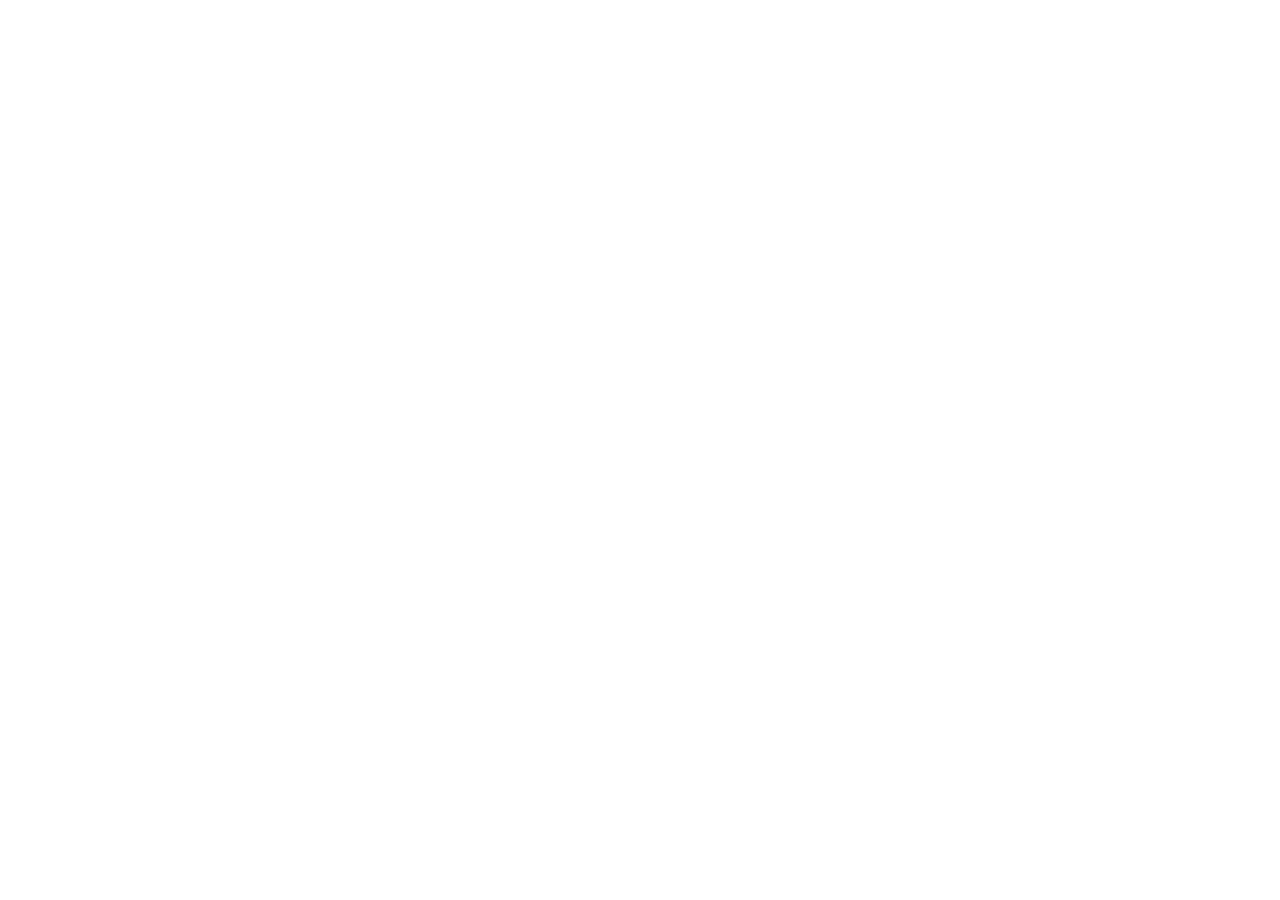
==== index.html @ eb5efb41 "Use full name Khaled Naguib Othman to match LinkedIn Co-Authored-By: Claude Opus 5.5 <noreply@anthro" ====
<!doctype html>
<html lang="en" dir="ltr">
<head>
  <meta charset="utf-8">
  <meta name="viewport" content="width=device-width, initial-scale=1">
  <title>Khaled Naguib Othman | Production Manager</title>
  <meta name="description" content="Khaled Naguib Othman, Production Manager in plastic injection molding and IML packaging, with lean manufacturing, continuous improvement and an MBA.">
  <script>(function(){try{var l=localStorage.getItem('kn-lang'),t=localStorage.getItem('kn-theme');if(l==='ar'){document.documentElement.lang='ar';document.documentElement.dir='rtl';}if(t)document.documentElement.setAttribute('data-theme',t);}catch(e){}})();</script>
  <link rel="preconnect" href="https://fonts.googleapis.com">
  <link rel="preconnect" href="https://fonts.gstatic.com" crossorigin>
  <link href="https://fonts.googleapis.com/css2?family=Cairo:wght@400;500;600;700;800&family=Inter:wght@400;500;600;700;800&display=swap" rel="stylesheet">
  <link rel="stylesheet" href="assets/css/style.css">
  <link rel="icon" href="assets/img/khaled.jpg">
</head>
<body data-page="home">
  <div id="app-header"></div>
  <main id="main">
    <noscript><p>Please enable JavaScript to view this website.</p></noscript>
  </main>
  <div id="app-footer"></div>
  <script src="assets/js/content.js"></script>
  <script src="assets/js/main.js"></script>
</body>
</html>
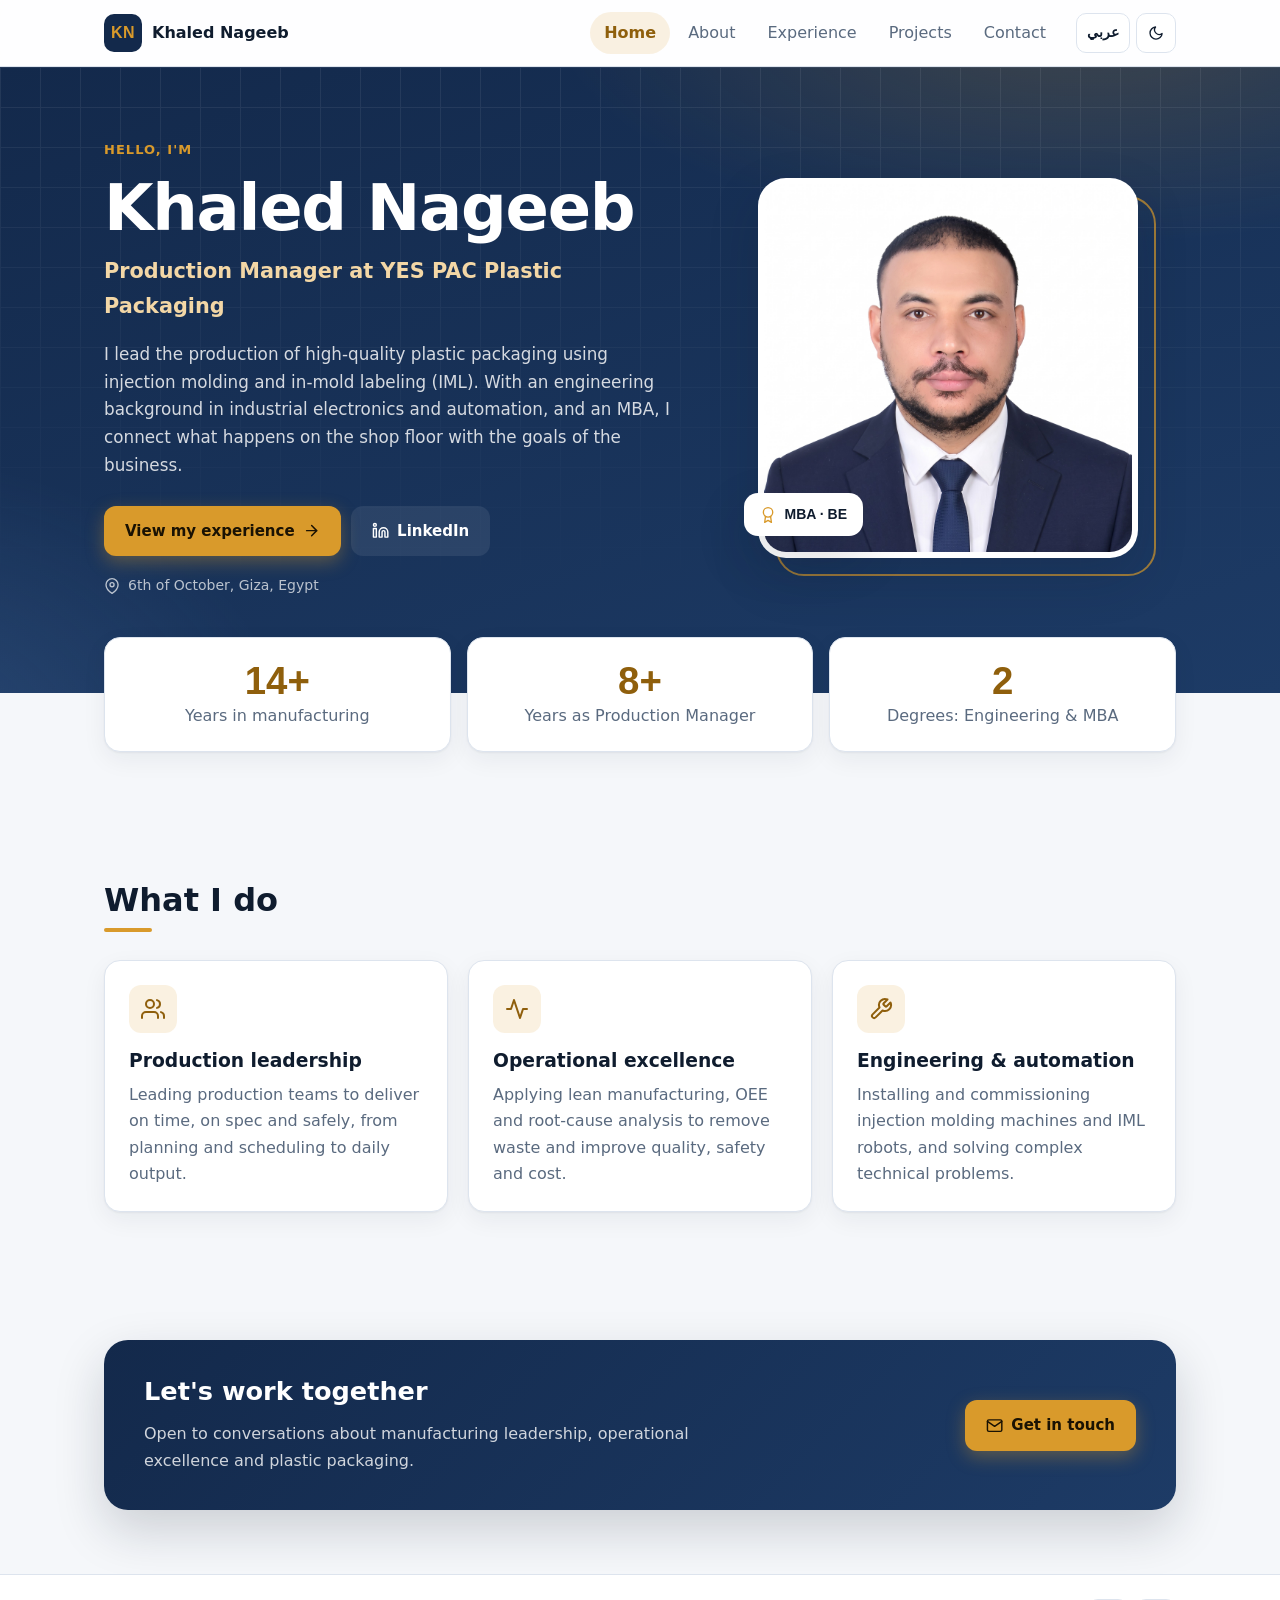
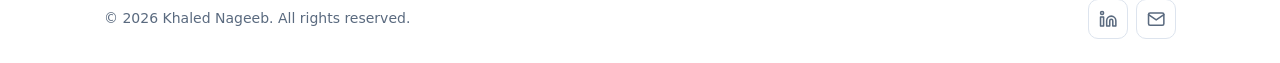
==== commit 8b82236d: "Personal website: bilingual EN/AR portfolio (About, Experience, Projects, Contact) Co-Authored-By: C" ====
--- a/index.html
+++ b/index.html
@@ -3,8 +3,8 @@
 <head>
   <meta charset="utf-8">
   <meta name="viewport" content="width=device-width, initial-scale=1">
-  <title>Khaled Naguib Othman | Production Manager</title>
-  <meta name="description" content="Khaled Naguib Othman, Production Manager in plastic injection molding and IML packaging, with lean manufacturing, continuous improvement and an MBA.">
+  <title>Khaled Nageeb | Production Manager</title>
+  <meta name="description" content="Khaled Nageeb, Production Manager in plastic injection molding and IML packaging, with lean manufacturing, continuous improvement and an MBA.">
   <script>(function(){try{var l=localStorage.getItem('kn-lang'),t=localStorage.getItem('kn-theme');if(l==='ar'){document.documentElement.lang='ar';document.documentElement.dir='rtl';}if(t)document.documentElement.setAttribute('data-theme',t);}catch(e){}})();</script>
   <link rel="preconnect" href="https://fonts.googleapis.com">
   <link rel="preconnect" href="https://fonts.gstatic.com" crossorigin>
--- a/assets/css/style.css
+++ b/assets/css/style.css
@@ -0,0 +1,491 @@
+/* ===== Tokens ===== */
+:root {
+  --bg: #f5f7fa;
+  --surface: #ffffff;
+  --surface-2: #eef2f7;
+  --text: #0f1c2e;
+  --muted: #5a6a7f;
+  --border: #dde4ee;
+  --navy: #13294b;
+  --navy-2: #1d3b66;
+  --accent: #d99a2b;
+  --accent-text: #8f5f0c;
+  --accent-soft: rgba(217, 154, 43, 0.14);
+  --on-accent: #1a1203;
+  --hero-text: #ffffff;
+  --shadow: 0 1px 2px rgba(15, 28, 46, 0.05), 0 8px 24px rgba(15, 28, 46, 0.06);
+  --shadow-lg: 0 20px 50px rgba(15, 28, 46, 0.18);
+  --radius: 16px;
+  --font: "Inter", system-ui, -apple-system, "Segoe UI", Roboto, Arial, sans-serif;
+  --seg-1: #13294b;
+  --seg-2: #2f5d9a;
+  --seg-3: #5f8cc7;
+  --seg-4: #d99a2b;
+  color-scheme: light;
+}
+
+@media (prefers-color-scheme: dark) {
+  :root:not([data-theme="light"]) {
+    --bg: #0a121d;
+    --surface: #111c2b;
+    --surface-2: #162436;
+    --text: #e7edf5;
+    --muted: #97a8bd;
+    --border: #23354b;
+    --navy: #0d1c33;
+    --navy-2: #152a4a;
+    --accent-text: #f0bf68;
+    --accent-soft: rgba(217, 154, 43, 0.16);
+    --shadow: 0 1px 2px rgba(0, 0, 0, 0.3), 0 8px 24px rgba(0, 0, 0, 0.25);
+    --shadow-lg: 0 20px 50px rgba(0, 0, 0, 0.5);
+    --seg-1: #3f6fb0;
+    --seg-2: #5f8cc7;
+    --seg-3: #8fb2df;
+    color-scheme: dark;
+  }
+}
+:root[data-theme="dark"] {
+  --bg: #0a121d;
+  --surface: #111c2b;
+  --surface-2: #162436;
+  --text: #e7edf5;
+  --muted: #97a8bd;
+  --border: #23354b;
+  --navy: #0d1c33;
+  --navy-2: #152a4a;
+  --accent-text: #f0bf68;
+  --accent-soft: rgba(217, 154, 43, 0.16);
+  --shadow: 0 1px 2px rgba(0, 0, 0, 0.3), 0 8px 24px rgba(0, 0, 0, 0.25);
+  --shadow-lg: 0 20px 50px rgba(0, 0, 0, 0.5);
+  --seg-1: #3f6fb0;
+  --seg-2: #5f8cc7;
+  --seg-3: #8fb2df;
+  color-scheme: dark;
+}
+
+html[lang="ar"] { --font: "Cairo", "Segoe UI", Tahoma, Arial, sans-serif; }
+
+/* ===== Base ===== */
+*, *::before, *::after { box-sizing: border-box; }
+html { scroll-behavior: smooth; -webkit-text-size-adjust: 100%; }
+body {
+  margin: 0;
+  font-family: var(--font);
+  font-size: 16px;
+  line-height: 1.65;
+  color: var(--text);
+  background: var(--bg);
+  overflow-x: hidden;
+  transition: background-color .25s ease, color .25s ease;
+}
+body.no-scroll { overflow: hidden; }
+img { max-width: 100%; display: block; }
+a { color: inherit; }
+h1, h2, h3, h4 { line-height: 1.25; margin: 0 0 .5em; }
+p { margin: 0 0 1em; }
+[hidden] { display: none !important; }
+:focus-visible { outline: 3px solid var(--accent); outline-offset: 2px; border-radius: 6px; }
+
+.container { width: 100%; max-width: 1120px; margin-inline: auto; padding-inline: 16px; }
+@media (min-width: 640px) { .container { padding-inline: 24px; } }
+
+.icon { width: 1.15em; height: 1.15em; flex-shrink: 0; vertical-align: -0.2em; }
+[dir="rtl"] .flip-rtl { transform: scaleX(-1); }
+.muted { color: var(--muted); }
+
+/* ===== Header ===== */
+.site-header {
+  position: sticky; top: 0; z-index: 50;
+  background: color-mix(in srgb, var(--surface) 85%, transparent);
+  backdrop-filter: saturate(1.4) blur(10px);
+  -webkit-backdrop-filter: saturate(1.4) blur(10px);
+  border-bottom: 1px solid var(--border);
+}
+.header-inner { display: flex; align-items: center; gap: 16px; height: 66px; }
+.brand { display: flex; align-items: center; gap: 10px; text-decoration: none; font-weight: 700; }
+.brand-mark {
+  display: grid; place-items: center; width: 38px; height: 38px; border-radius: 10px;
+  background: var(--navy); color: var(--accent); font-weight: 800; letter-spacing: .5px; font-family: "Inter", sans-serif;
+}
+.brand-name { white-space: nowrap; }
+.main-nav { margin-inline-start: auto; }
+.main-nav ul { list-style: none; display: flex; gap: 4px; margin: 0; padding: 0; }
+.nav-link {
+  display: block; padding: 8px 14px; border-radius: 999px; text-decoration: none;
+  color: var(--muted); font-weight: 500; transition: color .2s, background-color .2s;
+}
+.nav-link:hover { color: var(--text); background: var(--surface-2); }
+.nav-link.active { color: var(--accent-text); background: var(--accent-soft); font-weight: 600; }
+.header-actions { display: flex; align-items: center; gap: 6px; }
+
+.btn-icon {
+  display: inline-grid; place-items: center; min-width: 40px; height: 40px; padding: 0 10px;
+  border-radius: 10px; border: 1px solid var(--border); background: var(--surface);
+  color: var(--text); cursor: pointer; font: inherit; font-weight: 600; font-size: 14px;
+  transition: background-color .2s, border-color .2s, transform .15s;
+}
+.btn-icon:hover { background: var(--surface-2); border-color: var(--accent); }
+.btn-icon:active { transform: scale(.95); }
+.lang-toggle { font-family: "Cairo", "Inter", sans-serif; }
+html[lang="ar"] .lang-toggle { font-family: "Inter", sans-serif; }
+.menu-toggle { display: none; }
+
+@media (max-width: 860px) {
+  .brand-name { display: none; }
+  .menu-toggle { display: inline-grid; }
+  .main-nav {
+    position: absolute; inset-inline: 0; top: 66px; margin: 0;
+    background: var(--surface); border-bottom: 1px solid var(--border); box-shadow: var(--shadow);
+    max-height: 0; overflow: hidden; transition: max-height .3s ease;
+  }
+  .main-nav.open { max-height: 360px; }
+  .main-nav ul { flex-direction: column; padding: 10px 16px 16px; }
+  .nav-link { border-radius: 10px; padding: 12px 14px; }
+  .header-actions { margin-inline-start: auto; }
+}
+
+/* ===== Buttons ===== */
+.btn {
+  display: inline-flex; align-items: center; justify-content: center; gap: 8px;
+  padding: 12px 20px; border-radius: 12px; font: inherit; font-weight: 600; font-size: 15px;
+  text-decoration: none; cursor: pointer; border: 1px solid transparent;
+  transition: transform .15s, box-shadow .2s, background-color .2s, border-color .2s;
+}
+.btn:hover { transform: translateY(-2px); }
+.btn:active { transform: translateY(0); }
+.btn-primary { background: var(--accent); color: var(--on-accent); box-shadow: 0 6px 18px rgba(217, 154, 43, .35); }
+.btn-primary:hover { box-shadow: 0 10px 24px rgba(217, 154, 43, .45); }
+.btn-outline { border-color: currentColor; background: transparent; }
+.btn-ghost { background: rgba(255, 255, 255, .08); }
+.btn-sm { padding: 8px 14px; font-size: 14px; }
+.btn-block { width: 100%; }
+.btn-row { display: flex; flex-wrap: wrap; gap: 10px; margin: 26px 0 18px; }
+.link-btn {
+  margin-top: auto; align-self: flex-start; display: inline-flex; align-items: center; gap: 6px;
+  background: none; border: 0; padding: 6px 0; font: inherit; font-weight: 600; color: var(--accent-text); cursor: pointer;
+}
+.link-btn .icon { transition: transform .2s; }
+.link-btn:hover .icon { transform: translateX(4px); }
+[dir="rtl"] .link-btn:hover .icon { transform: scaleX(-1) translateX(4px); }
+
+/* ===== Hero (home) ===== */
+.hero {
+  position: relative; overflow: hidden; color: var(--hero-text);
+  background:
+    radial-gradient(900px 400px at 85% -10%, rgba(217, 154, 43, .22), transparent 60%),
+    radial-gradient(700px 500px at -10% 110%, rgba(95, 140, 199, .25), transparent 60%),
+    linear-gradient(160deg, var(--navy) 0%, var(--navy-2) 100%);
+  padding: 72px 0 96px;
+}
+.hero::after {
+  content: ""; position: absolute; inset: 0; pointer-events: none; opacity: .07;
+  background-image: linear-gradient(#fff 1px, transparent 1px), linear-gradient(90deg, #fff 1px, transparent 1px);
+  background-size: 40px 40px;
+  mask-image: linear-gradient(to bottom, #000, transparent 85%);
+  -webkit-mask-image: linear-gradient(to bottom, #000, transparent 85%);
+}
+.hero-grid { position: relative; z-index: 1; display: grid; grid-template-columns: 1.25fr 1fr; gap: 48px; align-items: center; }
+.eyebrow { color: var(--accent); font-weight: 700; letter-spacing: .08em; text-transform: uppercase; font-size: 13px; margin-bottom: 8px; }
+html[lang="ar"] .eyebrow { letter-spacing: 0; font-size: 15px; }
+.hero-name { font-size: clamp(2.4rem, 6vw, 4rem); font-weight: 800; letter-spacing: -.02em; margin-bottom: 6px; }
+.hero-role { font-size: clamp(1.05rem, 2.2vw, 1.3rem); color: #f3d7a6; font-weight: 600; margin-bottom: 18px; }
+.hero-intro { color: rgba(255, 255, 255, .82); max-width: 58ch; font-size: 1.05rem; }
+.hero .btn-outline { color: #fff; border-color: rgba(255, 255, 255, .5); }
+.hero .btn-outline:hover { border-color: #fff; background: rgba(255, 255, 255, .08); }
+.hero .btn-ghost { color: #fff; }
+.hero-location { display: flex; align-items: center; gap: 8px; color: rgba(255, 255, 255, .7); font-size: 14px; margin: 0; }
+
+.hero-photo { position: relative; justify-self: center; width: min(380px, 100%); }
+.photo-frame {
+  position: relative; border-radius: 28px; overflow: hidden; aspect-ratio: 1;
+  background: #fff; box-shadow: var(--shadow-lg);
+  border: 6px solid rgba(255, 255, 255, .12);
+  animation: float 6s ease-in-out infinite;
+}
+.photo-frame img { width: 100%; height: 100%; object-fit: cover; }
+.hero-photo::before {
+  content: ""; position: absolute; inset: 18px -18px -18px 18px; border-radius: 28px;
+  border: 2px solid var(--accent); opacity: .7;
+}
+[dir="rtl"] .hero-photo::before { inset: 18px 18px -18px -18px; }
+.photo-badge {
+  position: absolute; bottom: 22px; inset-inline-start: -14px;
+  display: inline-flex; align-items: center; gap: 8px;
+  background: var(--surface); color: var(--text); padding: 10px 16px; border-radius: 14px;
+  font-weight: 700; font-size: 14px; box-shadow: var(--shadow-lg); font-family: "Inter", sans-serif;
+}
+.photo-badge .icon { color: var(--accent); }
+
+@keyframes float { 0%, 100% { transform: translateY(0); } 50% { transform: translateY(-10px); } }
+
+@media (max-width: 860px) {
+  .hero { padding: 40px 0 72px; }
+  .hero-grid { grid-template-columns: 1fr; gap: 36px; }
+  .hero-photo { order: -1; width: min(260px, 72%); }
+  .hero-text { text-align: center; }
+  .hero-intro { margin-inline: auto; }
+  .btn-row, .hero-location { justify-content: center; }
+}
+
+/* ===== Stats ===== */
+.stats-section { margin-top: -56px; position: relative; z-index: 2; padding-top: 0 !important; }
+.stats { display: grid; grid-template-columns: repeat(3, 1fr); gap: 16px; }
+.stat {
+  background: var(--surface); border: 1px solid var(--border); border-radius: var(--radius);
+  padding: 22px; box-shadow: var(--shadow); text-align: center;
+}
+.stat-value { display: block; font-size: 2.4rem; font-weight: 800; color: var(--accent-text); line-height: 1.1; font-family: "Inter", sans-serif; }
+.stat-label { color: var(--muted); font-weight: 500; }
+@media (max-width: 640px) {
+  .stats { grid-template-columns: 1fr; }
+  .stat { display: flex; align-items: center; gap: 16px; text-align: start; padding: 16px 20px; }
+  .stat-value { font-size: 2rem; min-width: 64px; }
+}
+
+/* ===== Sections ===== */
+.section { padding: 64px 0; }
+.section.alt { background: var(--surface-2); }
+.section.pt-0 { padding-top: 0; }
+.section-title { font-size: clamp(1.5rem, 3vw, 2rem); font-weight: 800; position: relative; padding-bottom: 12px; margin-bottom: 28px; }
+.section-title::after { content: ""; position: absolute; bottom: 0; inset-inline-start: 0; width: 48px; height: 4px; border-radius: 4px; background: var(--accent); }
+.section-title.small { font-size: 1.25rem; margin-bottom: 20px; }
+
+.page-hero {
+  color: var(--hero-text);
+  background:
+    radial-gradient(600px 300px at 90% 0%, rgba(217, 154, 43, .22), transparent 60%),
+    linear-gradient(160deg, var(--navy) 0%, var(--navy-2) 100%);
+  padding: 56px 0 52px;
+}
+.page-hero h1 { font-size: clamp(2rem, 5vw, 3rem); font-weight: 800; margin-bottom: 8px; }
+.page-hero .lead { color: rgba(255, 255, 255, .8); font-size: 1.1rem; max-width: 60ch; margin: 0; }
+
+.grid-3 { display: grid; grid-template-columns: repeat(3, 1fr); gap: 20px; }
+.grid-2 { display: grid; grid-template-columns: repeat(2, 1fr); gap: 20px; }
+@media (max-width: 960px) { .grid-3 { grid-template-columns: repeat(2, 1fr); } }
+@media (max-width: 640px) { .grid-3, .grid-2 { grid-template-columns: 1fr; } }
+
+.card {
+  background: var(--surface); border: 1px solid var(--border); border-radius: var(--radius);
+  padding: 24px; box-shadow: var(--shadow);
+}
+.feature { transition: transform .25s, box-shadow .25s, border-color .25s; }
+.feature:hover { transform: translateY(-6px); box-shadow: var(--shadow-lg); border-color: var(--accent); }
+.feature p { color: var(--muted); margin: 0; }
+.feature-icon {
+  display: inline-grid; place-items: center; width: 48px; height: 48px; border-radius: 12px;
+  background: var(--accent-soft); color: var(--accent-text); margin-bottom: 16px; flex-shrink: 0;
+}
+.feature-icon .icon { width: 24px; height: 24px; }
+
+.cta {
+  display: flex; align-items: center; justify-content: space-between; gap: 24px; flex-wrap: wrap;
+  background: linear-gradient(135deg, var(--navy), var(--navy-2)); color: #fff;
+  border-radius: 24px; padding: 36px 40px; box-shadow: var(--shadow-lg);
+}
+.cta h2 { font-size: 1.6rem; }
+.cta p { color: rgba(255, 255, 255, .8); margin: 0; max-width: 55ch; }
+@media (max-width: 640px) { .cta { padding: 28px 22px; } }
+
+/* ===== Pills & chips ===== */
+.pill {
+  display: inline-block; padding: 4px 12px; border-radius: 999px; font-size: 13px; font-weight: 600;
+  background: var(--surface-2); color: var(--muted); border: 1px solid var(--border); white-space: nowrap;
+}
+.chips { display: flex; flex-wrap: wrap; gap: 8px; }
+.chip {
+  display: inline-flex; align-items: center; padding: 8px 14px; border-radius: 999px;
+  background: var(--surface); border: 1px solid var(--border); font-size: 14px; font-weight: 500; color: var(--text);
+}
+.chip.small { padding: 3px 10px; font-size: 12.5px; background: var(--surface-2); color: var(--muted); }
+.chip.small.hit { background: var(--accent-soft); color: var(--accent-text); border-color: var(--accent); }
+.chip-btn { cursor: pointer; font: inherit; font-size: 14px; transition: background-color .2s, border-color .2s, color .2s; }
+.chip-btn:hover { border-color: var(--accent); }
+.chip-btn.active { background: var(--navy); color: #fff; border-color: var(--navy); }
+:root[data-theme="dark"] .chip-btn.active { background: var(--accent); color: var(--on-accent); border-color: var(--accent); }
+@media (prefers-color-scheme: dark) { :root:not([data-theme="light"]) .chip-btn.active { background: var(--accent); color: var(--on-accent); border-color: var(--accent); } }
+
+/* ===== About ===== */
+.about-grid { display: grid; grid-template-columns: 1.6fr 1fr; gap: 40px; align-items: start; }
+.prose p { font-size: 1.05rem; }
+.facts { position: sticky; top: 90px; }
+.facts-photo { width: 120px; height: 120px; border-radius: 50%; object-fit: cover; margin: 0 auto 18px; border: 4px solid var(--accent-soft); }
+.facts ul { list-style: none; padding: 0; margin: 0 0 20px; display: grid; gap: 14px; }
+.facts li { display: flex; gap: 12px; align-items: center; }
+.facts li > span:last-child { display: flex; flex-direction: column; font-weight: 600; line-height: 1.4; }
+.facts small { color: var(--muted); font-weight: 500; }
+.fact-icon { display: grid; place-items: center; width: 38px; height: 38px; border-radius: 10px; background: var(--accent-soft); color: var(--accent-text); flex-shrink: 0; }
+.facts .btn-outline { color: var(--text); border-color: var(--border); }
+.facts .btn-outline:hover { border-color: var(--accent); }
+@media (max-width: 860px) { .about-grid { grid-template-columns: 1fr; } .facts { position: static; } }
+
+.tabs { display: flex; flex-wrap: wrap; gap: 6px; padding: 6px; background: var(--surface); border: 1px solid var(--border); border-radius: 14px; width: fit-content; max-width: 100%; margin-bottom: 24px; }
+.tab { border: 0; background: none; padding: 10px 16px; border-radius: 10px; font: inherit; font-weight: 600; font-size: 14.5px; color: var(--muted); cursor: pointer; transition: background-color .2s, color .2s; }
+.tab:hover { color: var(--text); }
+.tab.active { background: var(--navy); color: #fff; }
+:root[data-theme="dark"] .tab.active { background: var(--accent); color: var(--on-accent); }
+@media (prefers-color-scheme: dark) { :root:not([data-theme="light"]) .tab.active { background: var(--accent); color: var(--on-accent); } }
+.skill-chips .chip { padding: 12px 18px; font-size: 15px; box-shadow: var(--shadow); }
+
+.edu { display: flex; gap: 18px; align-items: flex-start; }
+.edu .feature-icon { margin: 0; }
+.edu h3 { font-size: 1.1rem; margin-bottom: 4px; }
+.edu p { margin-bottom: 6px; }
+
+.lang-list { list-style: none; margin: 0; padding: 8px 24px; max-width: 640px; }
+.lang-item { display: grid; grid-template-columns: 1fr auto 120px; gap: 16px; align-items: center; padding: 14px 0; border-bottom: 1px solid var(--border); }
+.lang-item:last-child { border-bottom: 0; }
+.lang-name { font-weight: 600; }
+.dots { display: flex; gap: 6px; }
+.dots i { width: 12px; height: 12px; border-radius: 50%; background: var(--border); }
+.dots i.on { background: var(--accent); }
+@media (max-width: 480px) { .lang-item { grid-template-columns: 1fr auto; } .lang-item .muted { grid-column: 1 / -1; margin-top: -10px; font-size: 14px; } }
+
+/* ===== Experience ===== */
+.glance { display: flex; gap: 4px; height: 52px; border-radius: 14px; overflow: hidden; box-shadow: var(--shadow); }
+.seg { border: 0; cursor: pointer; color: #fff; font: inherit; font-size: 13px; font-weight: 600; padding: 0 12px; min-width: 14px; overflow: hidden; transition: filter .2s, flex-grow .3s; }
+.seg:hover { filter: brightness(1.12); }
+.seg-label { display: block; white-space: nowrap; overflow: hidden; text-overflow: ellipsis; }
+.seg-atos { background: var(--seg-4); color: var(--on-accent); padding: 0; }
+.seg-atos .seg-label { display: none; }
+.seg-eng { background: var(--seg-3); }
+.seg-head { background: var(--seg-2); }
+.seg-pm { background: var(--seg-1); }
+.glance-legend { list-style: none; padding: 0; margin: 14px 0 0; display: flex; flex-wrap: wrap; gap: 8px 20px; font-size: 14px; }
+.glance-legend li { display: flex; align-items: center; gap: 8px; }
+.glance-legend i { width: 12px; height: 12px; border-radius: 4px; display: inline-block; }
+@media (max-width: 640px) { .seg-label { display: none; } }
+
+.toolbar { display: flex; flex-wrap: wrap; align-items: center; gap: 12px 16px; margin-bottom: 28px; }
+.toolbar-label { font-weight: 600; color: var(--muted); font-size: 14px; }
+.toolbar .chips { flex: 1; }
+#toggle-all { color: var(--accent-text); background: var(--accent-soft); }
+
+.timeline { list-style: none; margin: 0; padding: 0; position: relative; }
+.timeline::before { content: ""; position: absolute; top: 8px; bottom: 8px; inset-inline-start: 11px; width: 2px; background: var(--border); }
+.tl-item { position: relative; padding-inline-start: 44px; margin-bottom: 18px; }
+.tl-dot { position: absolute; inset-inline-start: 4px; top: 26px; width: 16px; height: 16px; border-radius: 50%; background: var(--surface); border: 3px solid var(--accent); }
+.tl-item:first-child .tl-dot { background: var(--accent); box-shadow: 0 0 0 6px var(--accent-soft); }
+.tl-card { padding: 0; overflow: hidden; transition: box-shadow .25s, border-color .25s; }
+.tl-card:hover, .tl-card.open { border-color: color-mix(in srgb, var(--accent) 60%, var(--border)); }
+.tl-item.flash .tl-card { box-shadow: 0 0 0 4px var(--accent-soft), var(--shadow-lg); }
+.tl-head {
+  width: 100%; display: flex; align-items: center; gap: 16px; padding: 20px 24px; text-align: start;
+  background: none; border: 0; font: inherit; color: inherit; cursor: pointer;
+}
+.tl-title { flex: 1; display: flex; flex-direction: column; min-width: 0; }
+.tl-role { font-size: 1.15rem; font-weight: 700; }
+.tl-company { color: var(--muted); font-size: 14.5px; }
+.tl-meta { display: flex; flex-direction: column; align-items: flex-end; gap: 4px; }
+.tl-dur { font-size: 13px; }
+.tl-chevron { transition: transform .3s; color: var(--muted); }
+.tl-card.open .tl-chevron { transform: rotate(180deg); color: var(--accent-text); }
+.tl-body { display: grid; grid-template-rows: 0fr; transition: grid-template-rows .35s ease; }
+.tl-card.open .tl-body { grid-template-rows: 1fr; }
+.tl-body-inner { overflow: hidden; padding: 0 24px; }
+.tl-card.open .tl-body-inner { padding-bottom: 22px; }
+.tl-body h4 { font-size: 14px; text-transform: uppercase; letter-spacing: .06em; color: var(--accent-text); margin: 6px 0 10px; }
+html[lang="ar"] .tl-body h4, html[lang="ar"] .modal-dialog h4 { letter-spacing: 0; font-size: 15px; }
+.ticks { list-style: none; padding: 0; margin: 0 0 16px; display: grid; gap: 8px; }
+.ticks li { position: relative; padding-inline-start: 26px; }
+.ticks li::before { content: ""; position: absolute; inset-inline-start: 2px; top: .5em; width: 12px; height: 7px; border-left: 2px solid var(--accent); border-bottom: 2px solid var(--accent); transform: rotate(-45deg); }
+@media (max-width: 640px) {
+  .tl-item { padding-inline-start: 32px; }
+  .timeline::before { inset-inline-start: 7px; }
+  .tl-dot { inset-inline-start: 0; }
+  .tl-head { flex-wrap: wrap; padding: 16px 18px; gap: 10px; }
+  .tl-title { flex-basis: calc(100% - 40px); }
+  .tl-meta { flex-direction: row; align-items: center; gap: 10px; order: 3; flex-basis: 100%; }
+  .tl-body-inner { padding: 0 18px; }
+}
+.empty { text-align: center; padding: 24px; }
+@media (max-width: 640px) { .chip-btn { padding: 6px 12px; font-size: 13.5px; } .toolbar .chips { flex-basis: 100%; } }
+
+/* ===== Projects ===== */
+.project { display: flex; flex-direction: column; gap: 4px; transition: transform .25s, box-shadow .25s, border-color .25s; }
+.project:hover { transform: translateY(-6px); box-shadow: var(--shadow-lg); border-color: var(--accent); }
+.project-top { display: flex; align-items: flex-start; justify-content: space-between; gap: 10px; }
+.project h3 { font-size: 1.15rem; }
+.project p { color: var(--muted); }
+.project .chips { margin-bottom: 14px; }
+.cat-ops { background: var(--accent-soft); color: var(--accent-text); border-color: transparent; }
+.cat-eng { background: rgba(47, 93, 154, .12); color: #2f5d9a; border-color: transparent; }
+.cat-digital { background: rgba(20, 140, 120, .12); color: #0f7a68; border-color: transparent; }
+.cat-people { background: rgba(140, 70, 170, .12); color: #7a3e98; border-color: transparent; }
+:root[data-theme="dark"] .cat-eng { color: #8fb2df; } :root[data-theme="dark"] .cat-digital { color: #5fd0bb; } :root[data-theme="dark"] .cat-people { color: #c79be0; }
+@media (prefers-color-scheme: dark) {
+  :root:not([data-theme="light"]) .cat-eng { color: #8fb2df; }
+  :root:not([data-theme="light"]) .cat-digital { color: #5fd0bb; }
+  :root:not([data-theme="light"]) .cat-people { color: #c79be0; }
+}
+.small-note { font-size: 14px; margin-top: 24px; }
+
+.modal { position: fixed; inset: 0; z-index: 100; display: grid; place-items: center; padding: 16px; }
+.modal-backdrop { position: absolute; inset: 0; background: rgba(5, 12, 22, .6); backdrop-filter: blur(4px); animation: fade .2s ease; }
+.modal-dialog {
+  position: relative; width: min(640px, 100%); max-height: calc(100vh - 32px); overflow-y: auto;
+  background: var(--surface); border-radius: 20px; padding: 30px; box-shadow: var(--shadow-lg);
+  border: 1px solid var(--border); animation: rise .28s cubic-bezier(.2, .8, .2, 1);
+}
+.modal-dialog:focus { outline: none; }
+.modal-close { position: absolute; top: 14px; inset-inline-end: 14px; }
+.modal-head { display: flex; gap: 16px; align-items: center; margin-bottom: 18px; padding-inline-end: 44px; }
+.modal-head .feature-icon { margin: 0; }
+.modal-head h2 { font-size: 1.35rem; margin: 6px 0 0; }
+.modal-dialog h4 { font-size: 13.5px; text-transform: uppercase; letter-spacing: .06em; color: var(--accent-text); margin: 20px 0 8px; }
+.modal-dialog p { margin-bottom: 0; }
+.outcome { padding: 14px 16px; border-radius: 12px; background: var(--accent-soft); border-inline-start: 4px solid var(--accent); font-weight: 500; }
+@media (max-width: 640px) { .modal-dialog { padding: 22px 18px; } }
+@keyframes fade { from { opacity: 0; } }
+@keyframes rise { from { opacity: 0; transform: translateY(24px) scale(.98); } }
+
+/* ===== Contact ===== */
+.contact-grid { display: grid; grid-template-columns: 1fr 1.3fr; gap: 28px; align-items: start; }
+.contact-cards { display: grid; gap: 16px; }
+.contact-card { display: flex; align-items: center; gap: 16px; padding: 18px 20px; text-decoration: none; transition: transform .2s, border-color .2s; }
+.contact-card .feature-icon { margin: 0; }
+.contact-card.linkish:hover { transform: translateY(-3px); border-color: var(--accent); }
+.contact-body { flex: 1; display: flex; flex-direction: column; min-width: 0; }
+.contact-body small { color: var(--muted); }
+.contact-value { font-weight: 600; text-decoration: none; overflow-wrap: anywhere; }
+[dir="rtl"] .contact-value[dir="ltr"] { text-align: end; }
+.contact-form h2 { font-size: 1.35rem; margin-bottom: 18px; }
+.contact-form label { display: block; font-weight: 600; font-size: 14.5px; margin-bottom: 16px; }
+.contact-form input, .contact-form textarea {
+  display: block; width: 100%; margin-top: 6px; padding: 12px 14px; border-radius: 12px;
+  border: 1px solid var(--border); background: var(--bg); color: var(--text); font: inherit; font-weight: 400;
+  transition: border-color .2s, box-shadow .2s;
+}
+.contact-form input:focus, .contact-form textarea:focus { outline: none; border-color: var(--accent); box-shadow: 0 0 0 4px var(--accent-soft); }
+.contact-form textarea { resize: vertical; min-height: 140px; }
+.form-error { color: #c0392b; font-weight: 600; font-size: 14px; }
+.contact-form .small-note { margin: 12px 0 0; }
+@media (max-width: 860px) { .contact-grid { grid-template-columns: 1fr; } }
+
+.toast {
+  position: fixed; bottom: 24px; left: 50%; transform: translate(-50%, 20px); opacity: 0;
+  background: var(--navy); color: #fff; padding: 12px 20px; border-radius: 12px; font-weight: 600;
+  box-shadow: var(--shadow-lg); transition: opacity .25s, transform .25s; pointer-events: none; z-index: 120;
+}
+.toast.show { opacity: 1; transform: translate(-50%, 0); }
+
+/* ===== Footer ===== */
+.site-footer { border-top: 1px solid var(--border); background: var(--surface); padding: 24px 0; }
+.footer-inner { display: flex; align-items: center; justify-content: space-between; gap: 16px; flex-wrap: wrap; }
+.footer-inner p { margin: 0; color: var(--muted); font-size: 14px; }
+.footer-links { display: flex; gap: 8px; }
+.footer-links a { display: grid; place-items: center; width: 40px; height: 40px; border-radius: 10px; border: 1px solid var(--border); color: var(--muted); transition: color .2s, border-color .2s; }
+.footer-links a:hover { color: var(--accent-text); border-color: var(--accent); }
+
+/* ===== Motion ===== */
+.reveal { opacity: 0; transform: translateY(22px); transition: opacity .6s ease, transform .6s cubic-bezier(.2, .8, .2, 1); }
+.reveal.in { opacity: 1; transform: none; }
+.pop { animation: pop .35s cubic-bezier(.2, .8, .2, 1) both; }
+@keyframes pop { from { opacity: 0; transform: scale(.94) translateY(8px); } }
+
+@media (prefers-reduced-motion: reduce) {
+  *, *::before, *::after { animation: none !important; transition: none !important; scroll-behavior: auto !important; }
+  .reveal { opacity: 1; transform: none; }
+}
+
+noscript p { padding: 24px 16px; text-align: center; }
